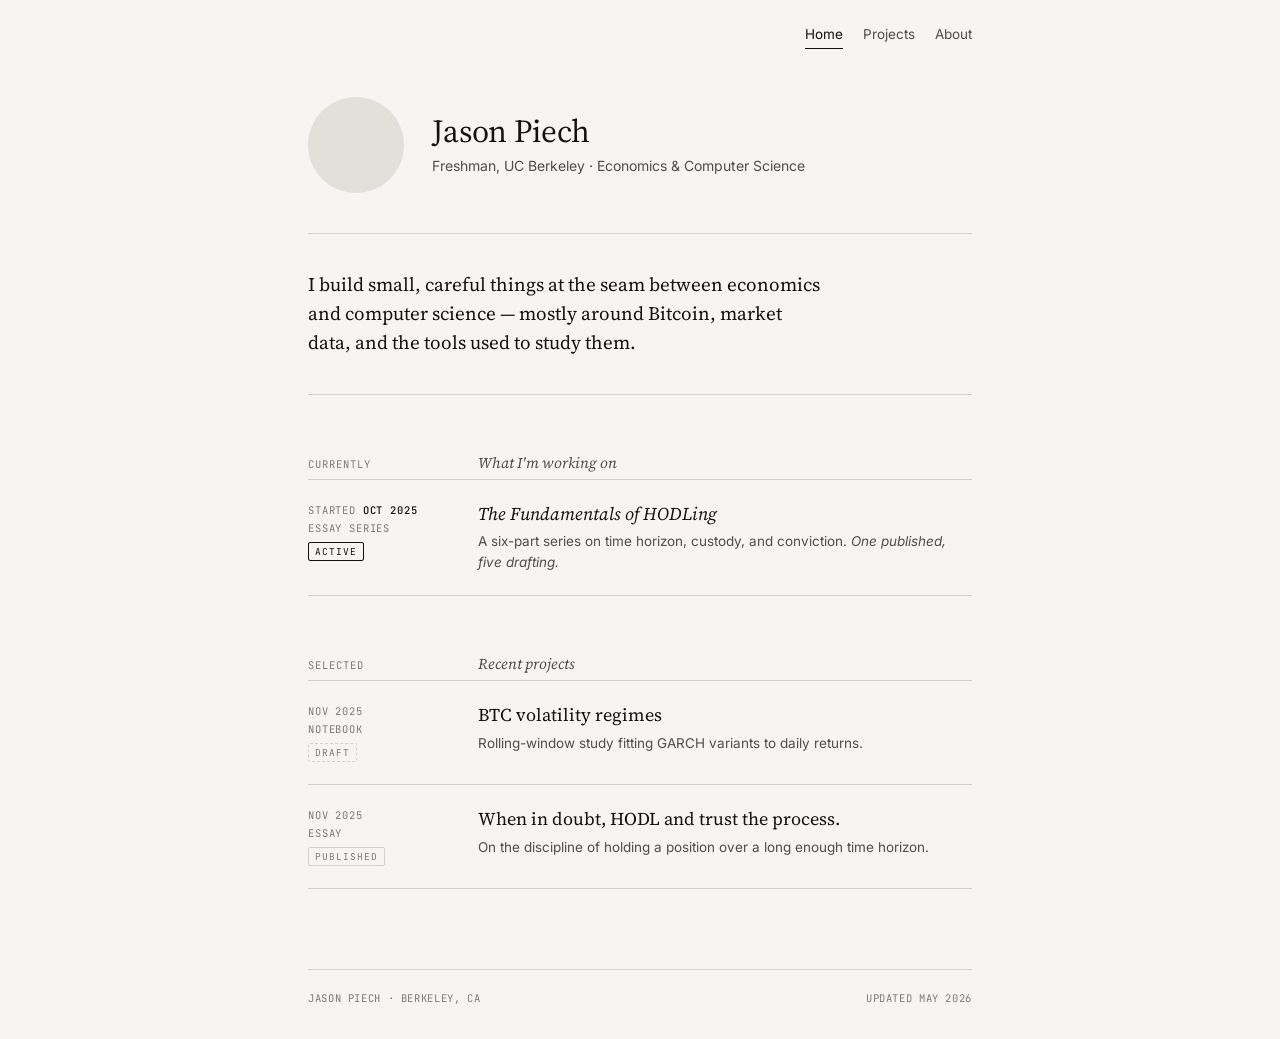
==== index.html @ 1cedf0ba "Add personal website — light academic researcher design" ====
<!DOCTYPE html>
<html lang="en">
<head>
<meta charset="utf-8" />
<meta name="viewport" content="width=device-width,initial-scale=1" />
<title>Jason Piech</title>
<link rel="preconnect" href="https://fonts.googleapis.com" />
<link rel="preconnect" href="https://fonts.gstatic.com" crossorigin />
<link href="https://fonts.googleapis.com/css2?family=Source+Serif+4:ital,opsz,wght@0,8..60,400;0,8..60,500;1,8..60,400&family=Inter:wght@400;500&family=JetBrains+Mono:wght@400&display=swap" rel="stylesheet" />
<link rel="stylesheet" href="site.css" />
</head>
<body>

<div class="shell">

  <nav class="top-nav">
    <a href="index.html" aria-current="page">Home</a>
    <a href="projects.html">Projects</a>
    <a href="about.html">About</a>
  </nav>

  <header class="hero">
    <div class="headshot" role="img" aria-label="Jason Piech"></div>
    <div>
      <h1>Jason Piech</h1>
      <div class="who">Freshman, UC Berkeley · Economics &amp; Computer Science</div>
    </div>
  </header>

  <section class="lede">
    <p>
      I build small, careful things at the seam between economics and computer science —
      mostly around Bitcoin, market data, and the tools used to study them.
    </p>
  </section>

  <div class="sect-h">
    <span class="meta">Currently</span>
    <h2>What I'm working on</h2>
  </div>
  <div class="entry-list">
    <article class="entry">
      <div class="meta">
        <span class="lbl">Started <strong>Oct 2025</strong></span>
        <span class="lbl">Essay series</span>
        <span class="lbl"><span class="status active">Active</span></span>
      </div>
      <div class="title active">
        <a href="article.html">The Fundamentals of HODLing</a>
        <span class="desc">A six-part series on time horizon, custody, and conviction. <em>One published, five drafting.</em></span>
      </div>
    </article>
  </div>

  <div class="sect-h">
    <span class="meta">Selected</span>
    <h2>Recent projects</h2>
  </div>
  <div class="entry-list">
    <article class="entry">
      <div class="meta">
        <span class="lbl">Nov 2025</span>
        <span class="lbl">Notebook</span>
        <span class="lbl"><span class="status draft">Draft</span></span>
      </div>
      <div class="title">
        <a href="#" onclick="event.preventDefault()">BTC volatility regimes</a>
        <span class="desc">Rolling-window study fitting GARCH variants to daily returns.</span>
      </div>
    </article>
    <article class="entry">
      <div class="meta">
        <span class="lbl">Nov 2025</span>
        <span class="lbl">Essay</span>
        <span class="lbl"><span class="status done">Published</span></span>
      </div>
      <div class="title">
        <a href="article.html">When in doubt, HODL and trust the process.</a>
        <span class="desc">On the discipline of holding a position over a long enough time horizon.</span>
      </div>
    </article>
  </div>

  <footer class="foot">
    <span>Jason Piech · Berkeley, CA</span>
    <span>Updated May 2026</span>
  </footer>

</div>

</body>
</html>
---- site.css ----
/* Jason Piech — researcher's site, calm, light, project-first. */

:root {
  --paper: oklch(0.972 0.004 80);
  --ink: oklch(0.18 0.01 60);
  --ink-mid: oklch(0.42 0.01 60);
  --ink-low: oklch(0.58 0.01 60);
  --rule: oklch(0.86 0.006 70);

  --serif: "Source Serif 4", "Source Serif Pro", "Iowan Old Style", Georgia, serif;
  --sans: "Inter", system-ui, -apple-system, sans-serif;
  --mono: "JetBrains Mono", ui-monospace, "SFMono-Regular", monospace;

  --maxw: 720px;
  --col-meta: 130px;
  --col-gap: 40px;
}

* { box-sizing: border-box; }

html, body {
  margin: 0;
  background: var(--paper);
  color: var(--ink);
  font-family: var(--sans);
  font-size: 15px;
  line-height: 1.6;
  -webkit-font-smoothing: antialiased;
  text-rendering: optimizeLegibility;
}

body { display: flex; flex-direction: column; min-height: 100vh; }

a { color: var(--ink); text-decoration: none; border-bottom: 1px solid var(--rule); padding-bottom: 1px; }
a:hover { border-bottom-color: var(--ink); }

.shell {
  width: 100%;
  max-width: var(--maxw);
  margin: 0 auto;
  padding: 0 28px;
  flex: 1;
  display: flex;
  flex-direction: column;
}

/* ========== Top nav (minimal) ========== */
.top-nav {
  display: flex;
  justify-content: flex-end;
  gap: 20px;
  padding: 24px 0;
  font-size: 13.5px;
}
.top-nav a { color: var(--ink-mid); border: none; padding: 0; }
.top-nav a:hover { color: var(--ink); }
.top-nav a[aria-current="page"] {
  color: var(--ink);
  border-bottom: 1px solid var(--ink);
  padding-bottom: 2px;
}

/* ========== Hero (home) ========== */
.hero {
  display: grid;
  grid-template-columns: 96px 1fr;
  gap: 28px;
  align-items: center;
  padding: 24px 0 40px;
}
.headshot {
  width: 96px;
  height: 96px;
  border-radius: 50%;
  background: oklch(0.90 0.01 70);
  background-image: url("assets/profile.jpg");
  background-size: cover;
  background-position: center;
  filter: grayscale(0.15) contrast(1.02);
  border: none;
  padding: 0;
}
.hero h1 {
  font-family: var(--serif);
  font-weight: 400;
  font-size: 32px;
  line-height: 1.15;
  letter-spacing: -0.005em;
  margin: 0 0 6px;
}
.hero .who {
  font-family: var(--sans);
  font-size: 14px;
  color: var(--ink-mid);
  line-height: 1.5;
}

/* ========== Lede block ========== */
.lede {
  padding: 36px 0;
  border-top: 1px solid var(--rule);
  border-bottom: 1px solid var(--rule);
}
.lede p {
  font-family: var(--serif);
  font-size: 19px;
  line-height: 1.55;
  color: var(--ink);
  margin: 0;
  max-width: 52ch;
  text-wrap: pretty;
}
.lede p em { font-style: italic; color: var(--ink-mid); }

/* ========== Section header ========== */
.sect-h {
  display: grid;
  grid-template-columns: var(--col-meta) 1fr;
  gap: var(--col-gap);
  padding: 56px 0 4px;
  align-items: baseline;
}
.sect-h .meta {
  font-family: var(--mono);
  font-size: 10.5px;
  letter-spacing: 0.1em;
  text-transform: uppercase;
  color: var(--ink-low);
}
.sect-h h2 {
  font-family: var(--serif);
  font-style: italic;
  font-weight: 400;
  font-size: 15px;
  color: var(--ink-mid);
  margin: 0;
}

/* ========== Project entry ========== */
.entry {
  display: grid;
  grid-template-columns: var(--col-meta) 1fr;
  gap: var(--col-gap);
  padding: 22px 0;
  border-top: 1px solid var(--rule);
}
.entry-list .entry:last-child { border-bottom: 1px solid var(--rule); }

.entry .meta {
  font-family: var(--mono);
  font-size: 10.5px;
  letter-spacing: 0.08em;
  text-transform: uppercase;
  color: var(--ink-low);
  line-height: 1.7;
}
.entry .meta .lbl { display: block; }
.entry .meta .lbl strong { color: var(--ink); font-weight: 500; }

.entry .title {
  font-family: var(--serif);
  font-size: 18px;
  font-weight: 400;
  line-height: 1.3;
}
.entry .title a {
  border: none;
  padding: 0;
  color: var(--ink);
}
.entry .title a:hover { font-style: italic; }
.entry .title.active a { font-style: italic; }
.entry .desc {
  display: block;
  margin-top: 6px;
  font-family: var(--sans);
  font-size: 13.5px;
  line-height: 1.55;
  color: var(--ink-mid);
  max-width: 52ch;
}
.entry .desc em { font-style: italic; }

.status {
  display: inline-block;
  font-family: var(--mono);
  font-size: 9.5px;
  letter-spacing: 0.1em;
  text-transform: uppercase;
  padding: 2px 6px;
  border: 1px solid var(--rule);
  color: var(--ink-mid);
  border-radius: 2px;
  line-height: 1.4;
  margin-top: 4px;
}
.status.active { color: var(--ink); border-color: var(--ink); }
.status.draft  { color: var(--ink-low); border-style: dashed; }
.status.done   { color: var(--ink-low); }

/* ========== Footer ========== */
.foot {
  margin-top: 80px;
  padding: 20px 0 32px;
  border-top: 1px solid var(--rule);
  display: flex;
  justify-content: space-between;
  align-items: baseline;
  font-family: var(--mono);
  font-size: 10.5px;
  letter-spacing: 0.06em;
  text-transform: uppercase;
  color: var(--ink-low);
}
.foot a { color: var(--ink-low); border: none; }
.foot a:hover { color: var(--ink); }

/* ========== About page ========== */
.about-head {
  padding: 24px 0 24px;
}
.about-head h1 {
  font-family: var(--serif);
  font-weight: 400;
  font-size: 28px;
  margin: 0;
  letter-spacing: -0.005em;
}

.about-row {
  display: grid;
  grid-template-columns: var(--col-meta) 1fr;
  gap: var(--col-gap);
  padding: 28px 0;
  border-top: 1px solid var(--rule);
}
.about-row:last-of-type { border-bottom: 1px solid var(--rule); }
.about-row h3 {
  font-family: var(--serif);
  font-style: italic;
  font-weight: 400;
  font-size: 14px;
  color: var(--ink-mid);
  margin: 0;
}
.about-row .body p {
  font-family: var(--serif);
  font-size: 16.5px;
  line-height: 1.65;
  color: var(--ink);
  margin: 0 0 14px;
  max-width: 56ch;
  text-wrap: pretty;
}
.about-row .body p:last-child { margin: 0; }

/* ========== Article page ========== */
.article-head {
  padding: 32px 0 24px;
  border-bottom: 1px solid var(--rule);
}
.article-head .meta {
  font-family: var(--mono);
  font-size: 10.5px;
  letter-spacing: 0.08em;
  text-transform: uppercase;
  color: var(--ink-low);
  margin-bottom: 14px;
  display: flex;
  gap: 18px;
  flex-wrap: wrap;
}
.article-head h1 {
  font-family: var(--serif);
  font-weight: 400;
  font-size: 28px;
  line-height: 1.2;
  margin: 0 0 12px;
  letter-spacing: -0.005em;
  text-wrap: balance;
}
.article-head .standfirst {
  font-family: var(--serif);
  font-style: italic;
  font-size: 16px;
  color: var(--ink-mid);
  margin: 0;
  max-width: 54ch;
}

.article-body { padding: 32px 0; max-width: 60ch; }
.article-body p {
  font-family: var(--serif);
  font-size: 17px;
  line-height: 1.7;
  margin: 0 0 18px;
  text-wrap: pretty;
}
.article-body h2 {
  font-family: var(--serif);
  font-style: italic;
  font-weight: 400;
  font-size: 18px;
  margin: 32px 0 12px;
}
.article-body blockquote {
  margin: 24px 0;
  padding: 0 0 0 18px;
  border-left: 1px solid var(--ink);
  font-family: var(--serif);
  font-style: italic;
  color: var(--ink-mid);
}
.article-body blockquote cite {
  display: block;
  margin-top: 8px;
  font-family: var(--mono);
  font-size: 10.5px;
  font-style: normal;
  color: var(--ink-low);
  letter-spacing: 0.06em;
  text-transform: uppercase;
}
.article-foot {
  padding: 16px 0 0;
  border-top: 1px solid var(--rule);
  font-family: var(--mono);
  font-size: 10.5px;
  letter-spacing: 0.06em;
  text-transform: uppercase;
}
.article-foot a { color: var(--ink); border: none; }
.article-foot a:hover { font-style: italic; }

/* ========== Responsive ========== */
@media (max-width: 640px) {
  .hero { grid-template-columns: 80px 1fr; gap: 20px; }
  .headshot { width: 80px; height: 80px; }
  .hero h1 { font-size: 26px; }
  .sect-h, .entry, .about-row { grid-template-columns: 1fr; gap: 8px; }
  .entry .meta { display: flex; flex-wrap: wrap; gap: 12px; }
  .entry .meta .lbl { display: inline; }
}
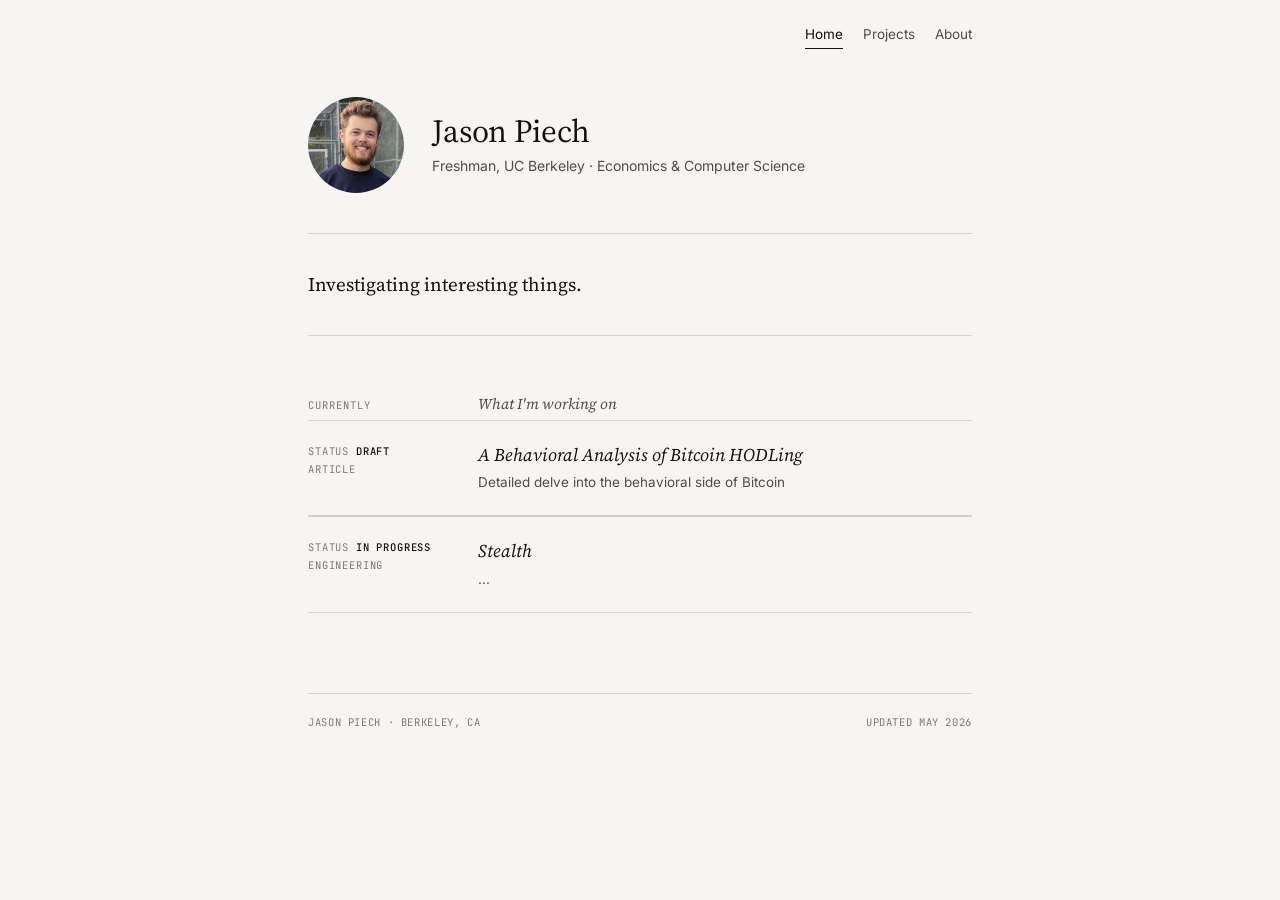
==== commit 53c7dcf3: "redesign" ====
--- a/index.html
+++ b/index.html
@@ -1,92 +1,109 @@
 <!DOCTYPE html>
 <html lang="en">
+
 <head>
-<meta charset="utf-8" />
-<meta name="viewport" content="width=device-width,initial-scale=1" />
-<title>Jason Piech</title>
-<link rel="preconnect" href="https://fonts.googleapis.com" />
-<link rel="preconnect" href="https://fonts.gstatic.com" crossorigin />
-<link href="https://fonts.googleapis.com/css2?family=Source+Serif+4:ital,opsz,wght@0,8..60,400;0,8..60,500;1,8..60,400&family=Inter:wght@400;500&family=JetBrains+Mono:wght@400&display=swap" rel="stylesheet" />
-<link rel="stylesheet" href="site.css" />
+  <meta charset="utf-8" />
+  <meta name="viewport" content="width=device-width,initial-scale=1" />
+  <title>Jason Piech</title>
+  <link rel="preconnect" href="https://fonts.googleapis.com" />
+  <link rel="preconnect" href="https://fonts.gstatic.com" crossorigin />
+  <link
+    href="https://fonts.googleapis.com/css2?family=Source+Serif+4:ital,opsz,wght@0,8..60,400;0,8..60,500;1,8..60,400&family=Inter:wght@400;500&family=JetBrains+Mono:wght@400&display=swap"
+    rel="stylesheet" />
+  <link rel="stylesheet" href="site.css" />
 </head>
+
 <body>
 
-<div class="shell">
+  <div class="shell">
 
-  <nav class="top-nav">
-    <a href="index.html" aria-current="page">Home</a>
-    <a href="projects.html">Projects</a>
-    <a href="about.html">About</a>
-  </nav>
+    <nav class="top-nav">
+      <a href="index.html" aria-current="page">Home</a>
+      <a href="projects.html">Projects</a>
+      <a href="about.html">About</a>
+    </nav>
 
-  <header class="hero">
-    <div class="headshot" role="img" aria-label="Jason Piech"></div>
-    <div>
-      <h1>Jason Piech</h1>
-      <div class="who">Freshman, UC Berkeley · Economics &amp; Computer Science</div>
+    <header class="hero">
+      <div class="headshot" role="img" aria-label="Jason Piech"></div>
+      <div>
+        <h1>Jason Piech</h1>
+        <div class="who">Freshman, UC Berkeley · Economics &amp; Computer Science</div>
+      </div>
+    </header>
+
+    <section class="lede">
+      <p>
+        Investigating interesting things.
+      </p>
+    </section>
+
+    <div class="sect-h">
+      <span class="meta">Currently</span>
+      <h2>What I'm working on</h2>
     </div>
-  </header>
+    <div class="entry-list">
+      <article class="entry">
+        <div class="meta">
+          <span class="lbl">Status <strong>Draft</strong></span>
+          <span class="lbl">Article</span>
+          <!-- <span class="lbl"><span class="status active">Active</span></span> -->
+        </div>
+        <div class="title active">
+          <a href="#" onclick="event.preventDefault()">A Behavioral Analysis of Bitcoin HODLing</a>
+          <span class="desc">Detailed delve into the behavioral side of Bitcoin</span>
+        </div>
+      </article>
+    </div>
+    <div class="entry-list">
+      <article class="entry">
+        <div class="meta">
+          <span class="lbl">Status <strong>In Progress</strong></span>
+          <span class="lbl">Engineering</span>
+          <!-- <span class="lbl"><span class="status active">Active</span></span> -->
+        </div>
+        <div class="title active">
+          <a href="#" onclick="event.preventDefault()">Stealth</a>
+          <span class="desc">...</span>
+        </div>
+      </article>
+    </div>
 
-  <section class="lede">
-    <p>
-      I build small, careful things at the seam between economics and computer science —
-      mostly around Bitcoin, market data, and the tools used to study them.
-    </p>
-  </section>
+    <!-- <div class="sect-h">
+      <span class="meta">Selected</span>
+      <h2>Recent projects</h2>
+    </div>
+    <div class="entry-list">
+      <article class="entry">
+        <div class="meta">
+          <span class="lbl">Nov 2025</span>
+          <span class="lbl">Notebook</span>
+          <span class="lbl"><span class="status draft">Draft</span></span>
+        </div>
+        <div class="title">
+          <a href="#" onclick="event.preventDefault()">BTC volatility regimes</a>
+          <span class="desc">Rolling-window study fitting GARCH variants to daily returns.</span>
+        </div>
+      </article>
+      <article class="entry">
+        <div class="meta">
+          <span class="lbl">Nov 2025</span>
+          <span class="lbl">Essay</span>
+          <span class="lbl"><span class="status done">Published</span></span>
+        </div>
+        <div class="title">
+          <a href="article.html">When in doubt, HODL and trust the process.</a>
+          <span class="desc">On the discipline of holding a position over a long enough time horizon.</span>
+        </div>
+      </article>
+    </div> -->
 
-  <div class="sect-h">
-    <span class="meta">Currently</span>
-    <h2>What I'm working on</h2>
-  </div>
-  <div class="entry-list">
-    <article class="entry">
-      <div class="meta">
-        <span class="lbl">Started <strong>Oct 2025</strong></span>
-        <span class="lbl">Essay series</span>
-        <span class="lbl"><span class="status active">Active</span></span>
-      </div>
-      <div class="title active">
-        <a href="article.html">The Fundamentals of HODLing</a>
-        <span class="desc">A six-part series on time horizon, custody, and conviction. <em>One published, five drafting.</em></span>
-      </div>
-    </article>
+    <footer class="foot">
+      <span>Jason Piech · Berkeley, CA</span>
+      <span>Updated May 2026</span>
+    </footer>
+
   </div>
 
-  <div class="sect-h">
-    <span class="meta">Selected</span>
-    <h2>Recent projects</h2>
-  </div>
-  <div class="entry-list">
-    <article class="entry">
-      <div class="meta">
-        <span class="lbl">Nov 2025</span>
-        <span class="lbl">Notebook</span>
-        <span class="lbl"><span class="status draft">Draft</span></span>
-      </div>
-      <div class="title">
-        <a href="#" onclick="event.preventDefault()">BTC volatility regimes</a>
-        <span class="desc">Rolling-window study fitting GARCH variants to daily returns.</span>
-      </div>
-    </article>
-    <article class="entry">
-      <div class="meta">
-        <span class="lbl">Nov 2025</span>
-        <span class="lbl">Essay</span>
-        <span class="lbl"><span class="status done">Published</span></span>
-      </div>
-      <div class="title">
-        <a href="article.html">When in doubt, HODL and trust the process.</a>
-        <span class="desc">On the discipline of holding a position over a long enough time horizon.</span>
-      </div>
-    </article>
-  </div>
+</body>
 
-  <footer class="foot">
-    <span>Jason Piech · Berkeley, CA</span>
-    <span>Updated May 2026</span>
-  </footer>
-
-</div>
-
-</body>
-</html>
+</html>
--- a/site.css
+++ b/site.css
@@ -1,5 +1,3 @@
-/* Jason Piech — researcher's site, calm, light, project-first. */
-
 :root {
   --paper: oklch(0.972 0.004 80);
   --ink: oklch(0.18 0.01 60);
@@ -16,9 +14,12 @@
   --col-gap: 40px;
 }
 
-* { box-sizing: border-box; }
-
-html, body {
+* {
+  box-sizing: border-box;
+}
+
+html,
+body {
   margin: 0;
   background: var(--paper);
   color: var(--ink);
@@ -29,10 +30,22 @@
   text-rendering: optimizeLegibility;
 }
 
-body { display: flex; flex-direction: column; min-height: 100vh; }
-
-a { color: var(--ink); text-decoration: none; border-bottom: 1px solid var(--rule); padding-bottom: 1px; }
-a:hover { border-bottom-color: var(--ink); }
+body {
+  display: flex;
+  flex-direction: column;
+  min-height: 100vh;
+}
+
+a {
+  color: var(--ink);
+  text-decoration: none;
+  border-bottom: 1px solid var(--rule);
+  padding-bottom: 1px;
+}
+
+a:hover {
+  border-bottom-color: var(--ink);
+}
 
 .shell {
   width: 100%;
@@ -52,8 +65,17 @@
   padding: 24px 0;
   font-size: 13.5px;
 }
-.top-nav a { color: var(--ink-mid); border: none; padding: 0; }
-.top-nav a:hover { color: var(--ink); }
+
+.top-nav a {
+  color: var(--ink-mid);
+  border: none;
+  padding: 0;
+}
+
+.top-nav a:hover {
+  color: var(--ink);
+}
+
 .top-nav a[aria-current="page"] {
   color: var(--ink);
   border-bottom: 1px solid var(--ink);
@@ -68,6 +90,7 @@
   align-items: center;
   padding: 24px 0 40px;
 }
+
 .headshot {
   width: 96px;
   height: 96px;
@@ -80,6 +103,7 @@
   border: none;
   padding: 0;
 }
+
 .hero h1 {
   font-family: var(--serif);
   font-weight: 400;
@@ -88,6 +112,7 @@
   letter-spacing: -0.005em;
   margin: 0 0 6px;
 }
+
 .hero .who {
   font-family: var(--sans);
   font-size: 14px;
@@ -101,6 +126,7 @@
   border-top: 1px solid var(--rule);
   border-bottom: 1px solid var(--rule);
 }
+
 .lede p {
   font-family: var(--serif);
   font-size: 19px;
@@ -110,7 +136,11 @@
   max-width: 52ch;
   text-wrap: pretty;
 }
-.lede p em { font-style: italic; color: var(--ink-mid); }
+
+.lede p em {
+  font-style: italic;
+  color: var(--ink-mid);
+}
 
 /* ========== Section header ========== */
 .sect-h {
@@ -120,6 +150,7 @@
   padding: 56px 0 4px;
   align-items: baseline;
 }
+
 .sect-h .meta {
   font-family: var(--mono);
   font-size: 10.5px;
@@ -127,6 +158,7 @@
   text-transform: uppercase;
   color: var(--ink-low);
 }
+
 .sect-h h2 {
   font-family: var(--serif);
   font-style: italic;
@@ -144,7 +176,10 @@
   padding: 22px 0;
   border-top: 1px solid var(--rule);
 }
-.entry-list .entry:last-child { border-bottom: 1px solid var(--rule); }
+
+.entry-list .entry:last-child {
+  border-bottom: 1px solid var(--rule);
+}
 
 .entry .meta {
   font-family: var(--mono);
@@ -154,8 +189,15 @@
   color: var(--ink-low);
   line-height: 1.7;
 }
-.entry .meta .lbl { display: block; }
-.entry .meta .lbl strong { color: var(--ink); font-weight: 500; }
+
+.entry .meta .lbl {
+  display: block;
+}
+
+.entry .meta .lbl strong {
+  color: var(--ink);
+  font-weight: 500;
+}
 
 .entry .title {
   font-family: var(--serif);
@@ -163,13 +205,21 @@
   font-weight: 400;
   line-height: 1.3;
 }
+
 .entry .title a {
   border: none;
   padding: 0;
   color: var(--ink);
 }
-.entry .title a:hover { font-style: italic; }
-.entry .title.active a { font-style: italic; }
+
+.entry .title a:hover {
+  font-style: italic;
+}
+
+.entry .title.active a {
+  font-style: italic;
+}
+
 .entry .desc {
   display: block;
   margin-top: 6px;
@@ -179,7 +229,10 @@
   color: var(--ink-mid);
   max-width: 52ch;
 }
-.entry .desc em { font-style: italic; }
+
+.entry .desc em {
+  font-style: italic;
+}
 
 .status {
   display: inline-block;
@@ -194,9 +247,20 @@
   line-height: 1.4;
   margin-top: 4px;
 }
-.status.active { color: var(--ink); border-color: var(--ink); }
-.status.draft  { color: var(--ink-low); border-style: dashed; }
-.status.done   { color: var(--ink-low); }
+
+.status.active {
+  color: var(--ink);
+  border-color: var(--ink);
+}
+
+.status.draft {
+  color: var(--ink-low);
+  border-style: dashed;
+}
+
+.status.done {
+  color: var(--ink-low);
+}
 
 /* ========== Footer ========== */
 .foot {
@@ -212,13 +276,21 @@
   text-transform: uppercase;
   color: var(--ink-low);
 }
-.foot a { color: var(--ink-low); border: none; }
-.foot a:hover { color: var(--ink); }
+
+.foot a {
+  color: var(--ink-low);
+  border: none;
+}
+
+.foot a:hover {
+  color: var(--ink);
+}
 
 /* ========== About page ========== */
 .about-head {
   padding: 24px 0 24px;
 }
+
 .about-head h1 {
   font-family: var(--serif);
   font-weight: 400;
@@ -234,7 +306,11 @@
   padding: 28px 0;
   border-top: 1px solid var(--rule);
 }
-.about-row:last-of-type { border-bottom: 1px solid var(--rule); }
+
+.about-row:last-of-type {
+  border-bottom: 1px solid var(--rule);
+}
+
 .about-row h3 {
   font-family: var(--serif);
   font-style: italic;
@@ -243,6 +319,7 @@
   color: var(--ink-mid);
   margin: 0;
 }
+
 .about-row .body p {
   font-family: var(--serif);
   font-size: 16.5px;
@@ -252,13 +329,17 @@
   max-width: 56ch;
   text-wrap: pretty;
 }
-.about-row .body p:last-child { margin: 0; }
+
+.about-row .body p:last-child {
+  margin: 0;
+}
 
 /* ========== Article page ========== */
 .article-head {
   padding: 32px 0 24px;
   border-bottom: 1px solid var(--rule);
 }
+
 .article-head .meta {
   font-family: var(--mono);
   font-size: 10.5px;
@@ -270,6 +351,7 @@
   gap: 18px;
   flex-wrap: wrap;
 }
+
 .article-head h1 {
   font-family: var(--serif);
   font-weight: 400;
@@ -279,6 +361,7 @@
   letter-spacing: -0.005em;
   text-wrap: balance;
 }
+
 .article-head .standfirst {
   font-family: var(--serif);
   font-style: italic;
@@ -288,7 +371,11 @@
   max-width: 54ch;
 }
 
-.article-body { padding: 32px 0; max-width: 60ch; }
+.article-body {
+  padding: 32px 0;
+  max-width: 60ch;
+}
+
 .article-body p {
   font-family: var(--serif);
   font-size: 17px;
@@ -296,6 +383,7 @@
   margin: 0 0 18px;
   text-wrap: pretty;
 }
+
 .article-body h2 {
   font-family: var(--serif);
   font-style: italic;
@@ -303,6 +391,7 @@
   font-size: 18px;
   margin: 32px 0 12px;
 }
+
 .article-body blockquote {
   margin: 24px 0;
   padding: 0 0 0 18px;
@@ -311,6 +400,7 @@
   font-style: italic;
   color: var(--ink-mid);
 }
+
 .article-body blockquote cite {
   display: block;
   margin-top: 8px;
@@ -321,6 +411,7 @@
   letter-spacing: 0.06em;
   text-transform: uppercase;
 }
+
 .article-foot {
   padding: 16px 0 0;
   border-top: 1px solid var(--rule);
@@ -329,15 +420,46 @@
   letter-spacing: 0.06em;
   text-transform: uppercase;
 }
-.article-foot a { color: var(--ink); border: none; }
-.article-foot a:hover { font-style: italic; }
+
+.article-foot a {
+  color: var(--ink);
+  border: none;
+}
+
+.article-foot a:hover {
+  font-style: italic;
+}
 
 /* ========== Responsive ========== */
 @media (max-width: 640px) {
-  .hero { grid-template-columns: 80px 1fr; gap: 20px; }
-  .headshot { width: 80px; height: 80px; }
-  .hero h1 { font-size: 26px; }
-  .sect-h, .entry, .about-row { grid-template-columns: 1fr; gap: 8px; }
-  .entry .meta { display: flex; flex-wrap: wrap; gap: 12px; }
-  .entry .meta .lbl { display: inline; }
-}
+  .hero {
+    grid-template-columns: 80px 1fr;
+    gap: 20px;
+  }
+
+  .headshot {
+    width: 80px;
+    height: 80px;
+  }
+
+  .hero h1 {
+    font-size: 26px;
+  }
+
+  .sect-h,
+  .entry,
+  .about-row {
+    grid-template-columns: 1fr;
+    gap: 8px;
+  }
+
+  .entry .meta {
+    display: flex;
+    flex-wrap: wrap;
+    gap: 12px;
+  }
+
+  .entry .meta .lbl {
+    display: inline;
+  }
+}
